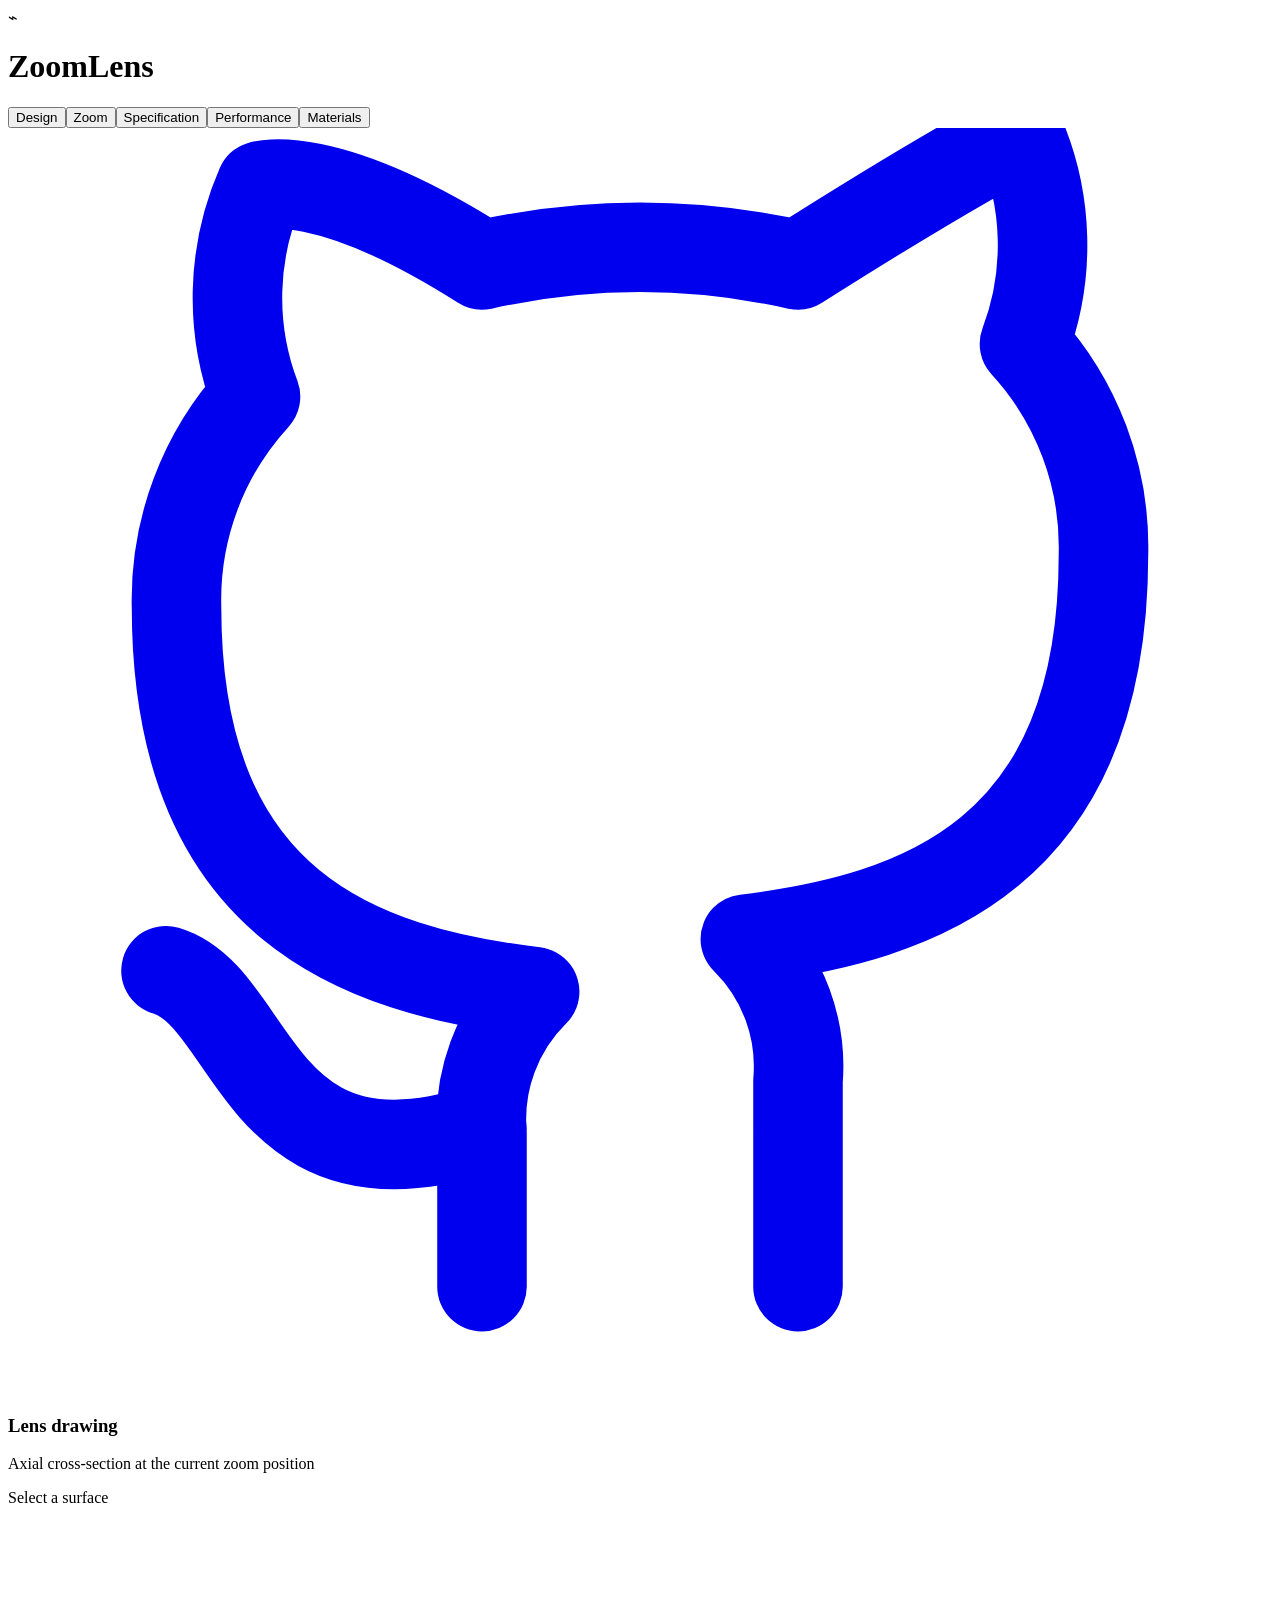
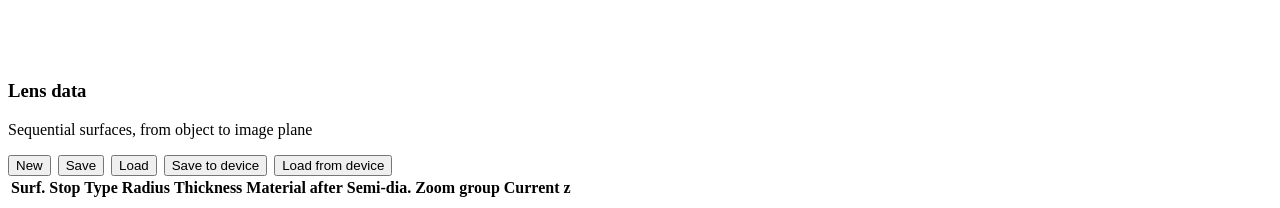
==== frontend/index.html @ c9c11800 "Migrate lens workspace to Compose API service and separate Zoom tab" ====
<!doctype html>
<html lang="en">
<head>
<meta charset="utf-8">
<meta name="viewport" content="width=device-width, initial-scale=1">
<title>ZoomLens</title>
<link rel="stylesheet" href="/styles.css">
</head>
<body>
<div class="top-bar"><header><div class="brand"><div class="mark">⌁</div><div><h1>ZoomLens</h1></div></div><nav class="tabs" role="tablist" aria-label="Lens workspace"><button type="button" id="designTabButton" class="tab-button" role="tab" aria-controls="designTab" aria-selected="true">Design</button><button type="button" id="zoomTabButton" class="tab-button" role="tab" aria-controls="zoomTab" aria-selected="false">Zoom</button><button type="button" id="specificationTabButton" class="tab-button" role="tab" aria-controls="specificationTab" aria-selected="false">Specification</button><button type="button" id="performanceTabButton" class="tab-button" role="tab" aria-controls="performanceTab" aria-selected="false">Performance</button><button type="button" id="materialsTabButton" class="tab-button" role="tab" aria-controls="materialsTab" aria-selected="false">Materials</button></nav><a class="repo-link" href="https://github.com/Oatu4396/ZoomLens" target="_blank" rel="noopener" aria-label="ZoomLens GitHub repository" title="ZoomLens on GitHub"><svg viewBox="0 0 24 24" fill="none" stroke="currentColor" stroke-width="1.7" stroke-linecap="round" stroke-linejoin="round" aria-hidden="true"><path d="M9 19c-4.3 1.4-4.3-2.5-6-3m12 6v-3.9a3.4 3.4 0 0 0-1-2.7c3.3-.4 6.8-1.6 6.8-7.3a5.7 5.7 0 0 0-1.5-4 5.3 5.3 0 0 0-.1-4S18 .7 15 2.6a13.8 13.8 0 0 0-6 0C6 .7 4.8 1.1 4.8 1.1a5.3 5.3 0 0 0-.1 4 5.7 5.7 0 0 0-1.5 4c0 5.7 3.5 6.9 6.8 7.3a3.4 3.4 0 0 0-1 2.7V22"/></svg></a></header></div>
<dialog id="lensLibrary" class="lens-library" aria-labelledby="lensLibraryTitle"><div class="panel-head"><h3 id="lensLibraryTitle">Saved lenses</h3><button id="closeLensLibrary" class="btn">Close</button></div><div class="table-wrap"><table><thead><tr><th>Name</th><th></th></tr></thead><tbody id="savedLensRows"></tbody></table></div><div id="lensLibraryStatus" class="status" aria-live="polite"></div></dialog>
<dialog id="lensNameDialog" class="lens-library" aria-labelledby="lensNameTitle"><div class="panel-head"><h3 id="lensNameTitle">Save lens</h3></div><form id="lensNameForm" class="lens-name-form"><label for="lensNameInput">Name</label><input id="lensNameInput" required autocomplete="off"><div id="lensNameStatus" class="status" aria-live="polite"></div><div class="lens-library-actions"><button type="button" id="cancelLensName" class="btn">Cancel</button><button type="submit" id="submitLensName" class="btn primary">Save</button></div></form></dialog>
<main>
<div id="designTab" class="workspace tab-panel" role="tabpanel" aria-labelledby="designTabButton"><div class="left">
<section class="panel"><div class="panel-head"><div><h3>Lens drawing</h3><p class="sub">Axial cross-section at the current zoom position</p></div><span id="selectedLabel" class="selection">Select a surface</span></div><div class="drawing"><div id="drawingCoordinates" class="drawing-coordinates" hidden></div><svg id="layout" role="img" aria-label="Optical lens cross-section"></svg></div><div id="legend" class="legend"></div><div id="fieldLegend" class="field-legend"></div><div id="rayStatus" class="status" aria-live="polite"></div><div id="geometryStatus" class="status" aria-live="polite"></div></section>
<section class="panel"><div class="panel-head"><div><h3>Lens data</h3><p class="sub">Sequential surfaces, from object to image plane</p></div><div style="display:flex;gap:7px;flex-wrap:wrap"><button id="newLens" class="btn">New</button><button id="saveLens" class="btn">Save</button><button id="loadLens" class="btn">Load</button><button id="saveLensDevice" class="btn">Save to device</button><button id="loadLensDevice" class="btn" title="Load JSON or CODE V sequence (.seq)">Load from device</button></div><input id="loadLensFile" type="file" accept=".json,.seq,.SEQ,application/json,text/plain" hidden></div><div class="table-wrap"><table class="lens-table"><thead><tr><th>Surf.</th><th>Stop</th><th>Type</th><th>Radius</th><th>Thickness</th><th>Material after</th><th>Semi-dia.</th><th>Zoom group</th><th>Current z</th><th></th></tr></thead><tbody id="surfaceRows"></tbody></table></div><div id="lensFileStatus" class="status" aria-live="polite"></div></section>

</div></div>
<div id="zoomTab" class="tab-panel zoom-workspace" role="tabpanel" aria-labelledby="zoomTabButton" hidden><div class="left"><section class="panel"><div class="panel-head"><div><h3>Motion curves</h3><p class="sub">Displacement (mm) versus normalized zoom</p></div></div><div id="curvesView" class="plot-view"><div id="curvesCoordinates" class="plot-coordinates" hidden></div><svg id="curves" role="img" aria-label="Zoom group motion curves"></svg></div></section>
<section class="panel"><div class="panel-head"><div><h3>Focus curves</h3><p class="sub">Paraxial focus shift from image plane (mm) versus normalized zoom. Positive is toward the image side.</p></div></div><div id="focusCurvesView" class="plot-view"><div id="focusCurvesCoordinates" class="plot-coordinates" hidden></div><svg id="focusCurves" role="img" aria-label="Paraxial focus shift versus zoom position"></svg></div></section></div><aside class="side"><section class="panel"><div class="panel-head"><h3>Zoom position</h3><span class="eyebrow">Shared control</span></div><div class="zoom-control"><div class="zoom-value"><strong id="zoomDisplay">0.0000</strong><span>normalized zoom</span></div><input id="zoomSlider" type="range" min="0" max="1" step="0.001" value="0" aria-label="Shared zoom position"><div class="range-labels"><span>0 · START</span><span>1 · END</span></div><label class="sub" for="zoomNumber">Set position &nbsp;</label><input id="zoomNumber" class="smallfield" type="number" min="0" max="1" step="0.01" value="0.0000"></div></section><section class="panel"><div class="panel-head"><div><h3>Zoom groups</h3><p class="sub">One motion curve per group</p></div><button id="addGroup" class="btn" aria-label="Add zoom group">+ Group</button></div><div id="groupRows" class="groups"></div><div id="curveHelp" class="curve-help"></div></section></aside></div>

<div id="specificationTab" class="tab-panel specification-tab" role="tabpanel" aria-labelledby="specificationTabButton" hidden><section class="panel"><div class="panel-head"><div><h3>Specifications</h3><p class="sub">Object, aperture, fields, and wavelengths</p></div></div><div class="spec-body"><div class="spec-grid"><div class="spec-field spec-wide"><label for="conjugate">Object conjugate</label><select id="conjugate"><option value="infinite">Infinite · field angles</option><option value="finite">Finite · object field heights</option></select></div><div class="spec-field spec-wide" id="objectDistanceField" hidden><label for="objectDistance">Object distance before first vertex (mm)</label><input id="objectDistance" type="number" min="0.01" step="any" value="200"></div><div class="spec-field spec-wide"><label for="apertureMode">Aperture input</label><select id="apertureMode"><option value="epd">Entrance pupil diameter</option><option value="fnumber">Nominal F/#</option><option value="na">Image-space NA</option></select></div><div class="spec-field spec-wide"><label id="apertureValueLabel" for="apertureValue">EPD (mm)</label><input id="apertureValue" type="number" min="0.01" step="any" value="2"></div><div class="spec-field spec-wide"><label for="fieldType">Field specification</label><select id="fieldType"><option value="angle">Object field angle (degrees)</option><option value="imageHeight">Image height (mm)</option></select></div><div class="spec-field spec-wide"><label id="fieldsLabel">Field angles (degrees)</label><div id="fieldRows"></div><button type="button" id="addField" class="btn">+ Field</button></div><div class="spec-field spec-wide"><label>Wavelengths (nm)</label><select id="wavelengthPreset" aria-label="Wavelength presets"><option value="">Custom</option><option value="visible">Visible · F, d, C</option><option value="mwir">MWIR · 3000, 4000, 5000 nm</option><option value="lwir">LWIR · 8000, 10000, 12000 nm</option></select><div id="wavelengthRows"></div><button type="button" id="addWavelength" class="btn">+ Wavelength</button></div></div><div id="specStatus" class="sub" style="color:#a84031" aria-live="polite"></div></div></section><div class="left"><section class="panel"><div class="panel-head"><div><h3>First-order data</h3><p class="sub">Paraxial values at the current zoom · reference wavelength</p></div></div><div class="table-wrap"><table><tbody id="firstOrderData"></tbody></table></div><div class="footnote">Axial offsets are positive toward the image. Front values reference the first vertex; rear values and exit pupil position reference the last surface before IMG. F/# is nominal; finite-conjugate magnification and image distance use the specified object distance.</div></section><section class="panel"><div class="panel-head"><h3>Vignetting</h3><button id="clearVignetting" class="btn">Clear vignetting</button></div><div class="spec-body"><label><input id="autoVignetting" type="checkbox"> Automatic vignetting</label></div><div class="table-wrap"><table><thead><tr><th>Field</th><th>X Upper</th><th>X Lower</th><th>Y Upper</th><th>Y Lower</th></tr></thead><tbody id="vignettingRows"></tbody></table></div><div id="vignettingStatus" class="status" aria-live="polite"></div></section></div></div>



<div id="materialsTab" class="tab-panel " role="tabpanel" aria-labelledby="materialsTabButton" hidden><section class="panel"><div class="panel-head"><div><h3>Materials</h3><p class="sub">Refractive index and Abbe number</p></div></div><div class="material-lists"><div><div class="material-heading"><h3>Custom materials</h3><button id="addMaterial" class="btn">+ Material</button></div><div class="custom-scroll"><table><thead><tr><th>Name</th><th>n<sub>d</sub></th><th>V<sub>d</sub></th><th></th></tr></thead><tbody id="customMaterials"></tbody></table></div><div id="materialStatus" class="status" aria-live="polite"></div></div><div><div class="material-heading"><h3>SCHOTT <span id="glassCount" class="selection"></span></h3><input id="glassSearch" class="material-search" placeholder="Find glass…" aria-label="Search SCHOTT glasses"></div><div class="catalog-scroll"><table><thead><tr><th>Glass</th><th>n<sub>d</sub></th><th>V<sub>d</sub></th><th>Catalog status</th></tr></thead><tbody id="schottMaterials"></tbody></table></div><div class="material-heading"><h3>Special catalog</h3></div><table><thead><tr><th>Material</th><th>Nominal n</th><th>λ (µm)</th><th>V<sub>d</sub></th></tr></thead><tbody id="specialMaterials"></tbody></table></div></div></section></div>
<div id="performanceTab" class="tab-panel performance-page" role="tabpanel" aria-labelledby="performanceTabButton" hidden>
<div id="performanceStatus" class="status" aria-live="polite"></div>
<section class="panel"><div class="panel-head"><div><h3>Third-order aberrations</h3><p id="thirdOrderField" class="sub"></p></div></div><div id="coefficientsLoading" class="plot-loading" role="status" hidden>Calculating…</div><div id="thirdOrderTable" class="table-wrap"><table><thead><tr><th>Surf.</th><th>SA</th><th>TCO</th><th>TAS</th><th>SAS</th><th>PTB</th><th>DST</th><th>AX</th><th>LAT</th><th>PTZ</th></tr></thead><tbody id="thirdOrderData"></tbody></table></div></section>
<div class="performance-columns"><section class="panel performance-analysis"><div class="panel-head"><h3>Ray Aberration Plot</h3><select id="aberrationField" class="smallfield" style="width:auto" aria-label="Ray aberration field"><option value="0">On axis</option></select></div><div id="fansLoading" class="plot-loading" role="status" hidden>Calculating…</div><div id="rayFanPlots" class="performance-plots"><div class="performance-pair"><div id="fanTView" class="plot-view"><div id="fanTCoordinates" class="plot-coordinates" hidden></div><svg id="fanT" role="img" aria-label="Tangential ray aberration"></svg></div><div id="fanSView" class="plot-view"><div id="fanSCoordinates" class="plot-coordinates" hidden></div><svg id="fanS" role="img" aria-label="Sagittal ray aberration"></svg></div></div></div></section><section class="panel performance-analysis"><div class="panel-head"><h3>Field Curves &amp; Distortion</h3></div><div id="fieldLoading" class="plot-loading" role="status" hidden>Calculating…</div><div class="performance-plots"><div class="performance-pair"><div id="fieldCurvaturePlotView" class="plot-view"><div id="fieldCurvaturePlotCoordinates" class="plot-coordinates" hidden></div><svg id="fieldCurvaturePlot" role="img" aria-label="Tangential sagittal field curvature"></svg></div><div id="distortionPlotView" class="plot-view"><div id="distortionPlotCoordinates" class="plot-coordinates" hidden></div><svg id="distortionPlot" role="img" aria-label="Distortion versus field"></svg></div></div></div><div class="performance-caption">Field curves: solid Tangential, dashed Sagittal; differential focus measured from the current image plane. Distortion uses the chief ray at the Gaussian image plane.</div></section></div>
<div class="performance-columns"><section class="panel"><div class="panel-head"><h3>MTF</h3></div><div class="performance-controls"><label>Maximum frequency (cycles/mm)<input id="mtfMaximum" type="number" min="0" step="any" placeholder="Auto" aria-label="MTF maximum spatial frequency"></label><label>Frequency step (cycles/mm)<input id="mtfStep" type="number" min="0" step="any" placeholder="Auto" aria-label="MTF spatial-frequency step"></label></div><div id="mtfLoading" class="plot-loading" role="status" hidden>Calculating…</div><div id="mtfStatus" class="status" aria-live="polite"></div><div id="mtfPlotView" class="plot-view"><div id="mtfPlotCoordinates" class="plot-coordinates" hidden></div><svg id="mtfPlot" role="img" aria-label="Diffraction limit and sagittal tangential modulation transfer functions"></svg></div><div id="mtfLegend" class="legend"></div><div class="performance-caption">Equally weighted wavelengths: complex OTFs are averaged before taking the magnitude. Scalar diffraction uses a sampled entrance pupil with ray-traced optical-path error; pupil remapping, vector diffraction, and coating transmission are not included. The ideal circular-pupil curve uses each wavelength’s image-space NA.</div></section><section class="panel"><div class="panel-head"><h3>Spot diagram</h3><select id="spotField" class="smallfield" style="width:auto" aria-label="Spot diagram field"><option value="0">On axis</option></select></div><div id="spotLoading" class="plot-loading" role="status" hidden>Calculating…</div><div id="spotPlotView" class="plot-view"><div id="spotPlotCoordinates" class="plot-coordinates" hidden></div><svg id="spotPlot" role="img" aria-label="Geometric spot diagram"></svg></div><div id="spotWavelengthLegend" class="legend"></div><div class="performance-caption">Coordinates reference the chief ray at the reference wavelength.</div></section></div>
</div>
</main>
<script src="/shared/catalogs.js"></script>
<script src="/shared/optics.js"></script>
<script src="/shared/examples.js"></script>
<script src="/app.js"></script>
</body>
</html>
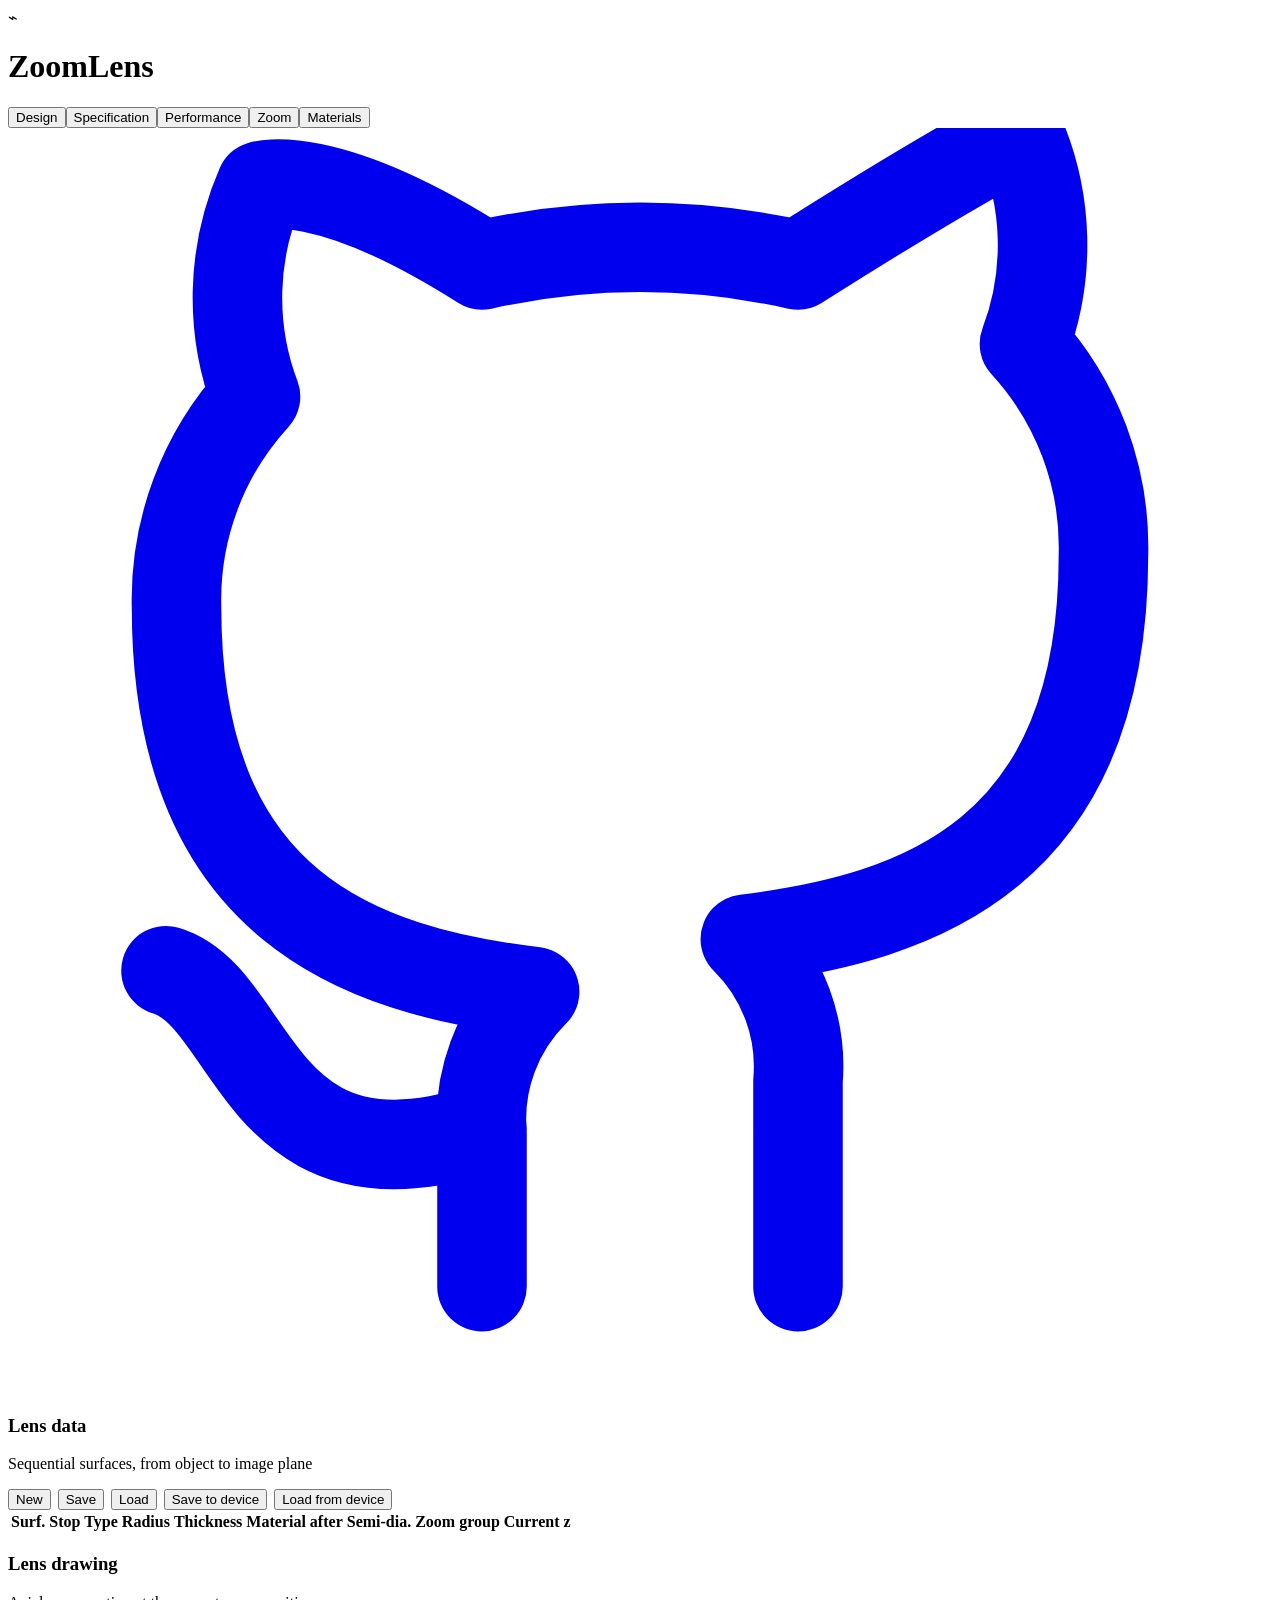
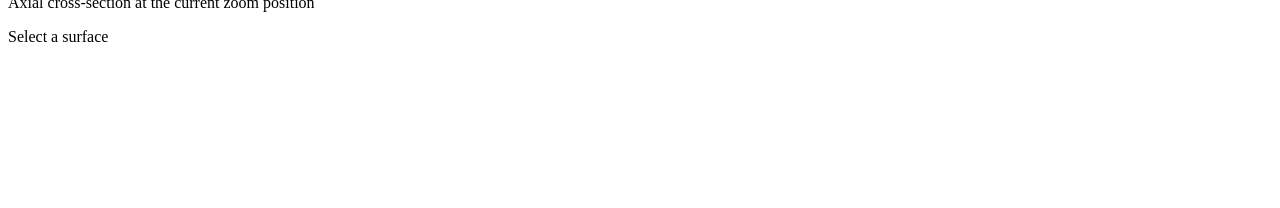
==== commit c501f520: "Rearrange design and zoom views with signed zoom mapping and optical trends" ====
--- a/frontend/index.html
+++ b/frontend/index.html
@@ -7,17 +7,13 @@
 <link rel="stylesheet" href="/styles.css">
 </head>
 <body>
-<div class="top-bar"><header><div class="brand"><div class="mark">⌁</div><div><h1>ZoomLens</h1></div></div><nav class="tabs" role="tablist" aria-label="Lens workspace"><button type="button" id="designTabButton" class="tab-button" role="tab" aria-controls="designTab" aria-selected="true">Design</button><button type="button" id="zoomTabButton" class="tab-button" role="tab" aria-controls="zoomTab" aria-selected="false">Zoom</button><button type="button" id="specificationTabButton" class="tab-button" role="tab" aria-controls="specificationTab" aria-selected="false">Specification</button><button type="button" id="performanceTabButton" class="tab-button" role="tab" aria-controls="performanceTab" aria-selected="false">Performance</button><button type="button" id="materialsTabButton" class="tab-button" role="tab" aria-controls="materialsTab" aria-selected="false">Materials</button></nav><a class="repo-link" href="https://github.com/Oatu4396/ZoomLens" target="_blank" rel="noopener" aria-label="ZoomLens GitHub repository" title="ZoomLens on GitHub"><svg viewBox="0 0 24 24" fill="none" stroke="currentColor" stroke-width="1.7" stroke-linecap="round" stroke-linejoin="round" aria-hidden="true"><path d="M9 19c-4.3 1.4-4.3-2.5-6-3m12 6v-3.9a3.4 3.4 0 0 0-1-2.7c3.3-.4 6.8-1.6 6.8-7.3a5.7 5.7 0 0 0-1.5-4 5.3 5.3 0 0 0-.1-4S18 .7 15 2.6a13.8 13.8 0 0 0-6 0C6 .7 4.8 1.1 4.8 1.1a5.3 5.3 0 0 0-.1 4 5.7 5.7 0 0 0-1.5 4c0 5.7 3.5 6.9 6.8 7.3a3.4 3.4 0 0 0-1 2.7V22"/></svg></a></header></div>
+<div class="top-bar"><header><div class="brand"><div class="mark">⌁</div><div><h1>ZoomLens</h1></div></div><nav class="tabs" role="tablist" aria-label="Lens workspace"><button type="button" id="designTabButton" class="tab-button" role="tab" aria-controls="designTab" aria-selected="true">Design</button><button type="button" id="specificationTabButton" class="tab-button" role="tab" aria-controls="specificationTab" aria-selected="false">Specification</button><button type="button" id="performanceTabButton" class="tab-button" role="tab" aria-controls="performanceTab" aria-selected="false">Performance</button><button type="button" id="zoomTabButton" class="tab-button" role="tab" aria-controls="zoomTab" aria-selected="false">Zoom</button><button type="button" id="materialsTabButton" class="tab-button" role="tab" aria-controls="materialsTab" aria-selected="false">Materials</button></nav><a class="repo-link" href="https://github.com/Oatu4396/ZoomLens" target="_blank" rel="noopener" aria-label="ZoomLens GitHub repository" title="ZoomLens on GitHub"><svg viewBox="0 0 24 24" fill="none" stroke="currentColor" stroke-width="1.7" stroke-linecap="round" stroke-linejoin="round" aria-hidden="true"><path d="M9 19c-4.3 1.4-4.3-2.5-6-3m12 6v-3.9a3.4 3.4 0 0 0-1-2.7c3.3-.4 6.8-1.6 6.8-7.3a5.7 5.7 0 0 0-1.5-4 5.3 5.3 0 0 0-.1-4S18 .7 15 2.6a13.8 13.8 0 0 0-6 0C6 .7 4.8 1.1 4.8 1.1a5.3 5.3 0 0 0-.1 4 5.7 5.7 0 0 0-1.5 4c0 5.7 3.5 6.9 6.8 7.3a3.4 3.4 0 0 0-1 2.7V22"/></svg></a></header></div>
 <dialog id="lensLibrary" class="lens-library" aria-labelledby="lensLibraryTitle"><div class="panel-head"><h3 id="lensLibraryTitle">Saved lenses</h3><button id="closeLensLibrary" class="btn">Close</button></div><div class="table-wrap"><table><thead><tr><th>Name</th><th></th></tr></thead><tbody id="savedLensRows"></tbody></table></div><div id="lensLibraryStatus" class="status" aria-live="polite"></div></dialog>
 <dialog id="lensNameDialog" class="lens-library" aria-labelledby="lensNameTitle"><div class="panel-head"><h3 id="lensNameTitle">Save lens</h3></div><form id="lensNameForm" class="lens-name-form"><label for="lensNameInput">Name</label><input id="lensNameInput" required autocomplete="off"><div id="lensNameStatus" class="status" aria-live="polite"></div><div class="lens-library-actions"><button type="button" id="cancelLensName" class="btn">Cancel</button><button type="submit" id="submitLensName" class="btn primary">Save</button></div></form></dialog>
 <main>
-<div id="designTab" class="workspace tab-panel" role="tabpanel" aria-labelledby="designTabButton"><div class="left">
-<section class="panel"><div class="panel-head"><div><h3>Lens drawing</h3><p class="sub">Axial cross-section at the current zoom position</p></div><span id="selectedLabel" class="selection">Select a surface</span></div><div class="drawing"><div id="drawingCoordinates" class="drawing-coordinates" hidden></div><svg id="layout" role="img" aria-label="Optical lens cross-section"></svg></div><div id="legend" class="legend"></div><div id="fieldLegend" class="field-legend"></div><div id="rayStatus" class="status" aria-live="polite"></div><div id="geometryStatus" class="status" aria-live="polite"></div></section>
-<section class="panel"><div class="panel-head"><div><h3>Lens data</h3><p class="sub">Sequential surfaces, from object to image plane</p></div><div style="display:flex;gap:7px;flex-wrap:wrap"><button id="newLens" class="btn">New</button><button id="saveLens" class="btn">Save</button><button id="loadLens" class="btn">Load</button><button id="saveLensDevice" class="btn">Save to device</button><button id="loadLensDevice" class="btn" title="Load JSON or CODE V sequence (.seq)">Load from device</button></div><input id="loadLensFile" type="file" accept=".json,.seq,.SEQ,application/json,text/plain" hidden></div><div class="table-wrap"><table class="lens-table"><thead><tr><th>Surf.</th><th>Stop</th><th>Type</th><th>Radius</th><th>Thickness</th><th>Material after</th><th>Semi-dia.</th><th>Zoom group</th><th>Current z</th><th></th></tr></thead><tbody id="surfaceRows"></tbody></table></div><div id="lensFileStatus" class="status" aria-live="polite"></div></section>
-
-</div></div>
-<div id="zoomTab" class="tab-panel zoom-workspace" role="tabpanel" aria-labelledby="zoomTabButton" hidden><div class="left"><section class="panel"><div class="panel-head"><div><h3>Motion curves</h3><p class="sub">Displacement (mm) versus normalized zoom</p></div></div><div id="curvesView" class="plot-view"><div id="curvesCoordinates" class="plot-coordinates" hidden></div><svg id="curves" role="img" aria-label="Zoom group motion curves"></svg></div></section>
-<section class="panel"><div class="panel-head"><div><h3>Focus curves</h3><p class="sub">Paraxial focus shift from image plane (mm) versus normalized zoom. Positive is toward the image side.</p></div></div><div id="focusCurvesView" class="plot-view"><div id="focusCurvesCoordinates" class="plot-coordinates" hidden></div><svg id="focusCurves" role="img" aria-label="Paraxial focus shift versus zoom position"></svg></div></section></div><aside class="side"><section class="panel"><div class="panel-head"><h3>Zoom position</h3><span class="eyebrow">Shared control</span></div><div class="zoom-control"><div class="zoom-value"><strong id="zoomDisplay">0.0000</strong><span>normalized zoom</span></div><input id="zoomSlider" type="range" min="0" max="1" step="0.001" value="0" aria-label="Shared zoom position"><div class="range-labels"><span>0 · START</span><span>1 · END</span></div><label class="sub" for="zoomNumber">Set position &nbsp;</label><input id="zoomNumber" class="smallfield" type="number" min="0" max="1" step="0.01" value="0.0000"></div></section><section class="panel"><div class="panel-head"><div><h3>Zoom groups</h3><p class="sub">One motion curve per group</p></div><button id="addGroup" class="btn" aria-label="Add zoom group">+ Group</button></div><div id="groupRows" class="groups"></div><div id="curveHelp" class="curve-help"></div></section></aside></div>
+<div id="designTab" class="tab-panel design-workspace" role="tabpanel" aria-labelledby="designTabButton"><section id="lensDataPanel" class="panel"><div class="panel-head"><div><h3>Lens data</h3><p class="sub">Sequential surfaces, from object to image plane</p></div><div style="display:flex;gap:7px;flex-wrap:wrap"><button id="newLens" class="btn">New</button><button id="saveLens" class="btn">Save</button><button id="loadLens" class="btn">Load</button><button id="saveLensDevice" class="btn">Save to device</button><button id="loadLensDevice" class="btn" title="Load JSON or CODE V sequence (.seq)">Load from device</button></div><input id="loadLensFile" type="file" accept=".json,.seq,.SEQ,application/json,text/plain" hidden></div><div class="table-wrap"><table class="lens-table"><thead><tr><th>Surf.</th><th>Stop</th><th>Type</th><th>Radius</th><th>Thickness</th><th>Material after</th><th>Semi-dia.</th><th>Zoom group</th><th>Current z</th><th></th></tr></thead><tbody id="surfaceRows"></tbody></table></div><div id="lensFileStatus" class="status" aria-live="polite"></div></section><div id="designDrawingSlot"><section id="lensDrawingPanel" class="panel"><div class="panel-head"><div><h3>Lens drawing</h3><p class="sub">Axial cross-section at the current zoom position</p></div><span id="selectedLabel" class="selection">Select a surface</span></div><div class="drawing"><div id="drawingCoordinates" class="drawing-coordinates" hidden></div><svg id="layout" role="img" aria-label="Optical lens cross-section"></svg></div><div id="legend" class="legend"></div><div id="fieldLegend" class="field-legend"></div><div id="rayStatus" class="status" aria-live="polite"></div><div id="geometryStatus" class="status" aria-live="polite"></div></section></div></div>
+<div id="zoomTab" class="tab-panel zoom-workspace" role="tabpanel" aria-labelledby="zoomTabButton" hidden><div class="left"><div id="zoomDrawingSlot"></div><section class="panel"><div class="panel-head"><h3>Zoom optics</h3><span class="selection">Dashed: current · Dotted: nominal</span></div><div class="zoom-optics-plots"><div id="eflPlotView" class="plot-view"><div id="eflPlotCoordinates" class="plot-coordinates" hidden></div><svg id="eflPlot" role="img" aria-label="Effective focal length versus zoom position"></svg></div><div id="zoomAperturePlotView" class="plot-view"><div id="zoomAperturePlotCoordinates" class="plot-coordinates" hidden></div><svg id="zoomAperturePlot" role="img" aria-label="Aperture versus zoom position"></svg></div></div></section><div class="zoom-motion-plots"><section class="panel"><div class="panel-head"><div><h3>Motion curves</h3><p class="sub">Displacement (mm) versus zoom coordinate</p></div></div><div id="curvesView" class="plot-view"><div id="curvesCoordinates" class="plot-coordinates" hidden></div><svg id="curves" role="img" aria-label="Zoom group motion curves"></svg></div></section>
+<section class="panel"><div class="panel-head"><div><h3>Focus curves</h3><p class="sub">Paraxial focus shift from image plane (mm) versus zoom coordinate. Positive is toward the image side.</p></div></div><div id="focusCurvesView" class="plot-view"><div id="focusCurvesCoordinates" class="plot-coordinates" hidden></div><svg id="focusCurves" role="img" aria-label="Paraxial focus shift versus zoom position"></svg></div></section></div></div><aside class="side"><section class="panel"><div class="panel-head"><h3>Zoom position</h3><span class="eyebrow">Shared control</span></div><div class="zoom-control"><div class="zoom-value"><strong id="zoomDisplay">0.0000</strong><span>zoom coordinate</span></div><input id="zoomSlider" type="range" min="-1" max="1" step="0.001" value="0" aria-label="Shared zoom position"><div class="range-labels"><span>−1</span><span>0 · NOMINAL</span><span>+1</span></div><label class="sub" for="zoomNumber">Set position &nbsp;</label><input id="zoomNumber" class="smallfield" type="number" min="-1" max="1" step="0.01" value="0.0000"><div class="zoom-optics-readout"><div><span>EFL (mm)</span><strong id="zoomEfl">—</strong></div><div><span id="zoomApertureLabel">F/#</span><strong id="zoomAperture">—</strong></div></div><div id="zoomEflRange" class="sub"></div></div></section><section class="panel"><div class="panel-head"><div><h3>Zoom groups</h3><p class="sub">One motion curve per group</p></div><button id="addGroup" class="btn" aria-label="Add zoom group">+ Group</button></div><div id="groupRows" class="groups"></div><div id="curveHelp" class="curve-help"></div></section></aside></div>
 
 <div id="specificationTab" class="tab-panel specification-tab" role="tabpanel" aria-labelledby="specificationTabButton" hidden><section class="panel"><div class="panel-head"><div><h3>Specifications</h3><p class="sub">Object, aperture, fields, and wavelengths</p></div></div><div class="spec-body"><div class="spec-grid"><div class="spec-field spec-wide"><label for="conjugate">Object conjugate</label><select id="conjugate"><option value="infinite">Infinite · field angles</option><option value="finite">Finite · object field heights</option></select></div><div class="spec-field spec-wide" id="objectDistanceField" hidden><label for="objectDistance">Object distance before first vertex (mm)</label><input id="objectDistance" type="number" min="0.01" step="any" value="200"></div><div class="spec-field spec-wide"><label for="apertureMode">Aperture input</label><select id="apertureMode"><option value="epd">Entrance pupil diameter</option><option value="fnumber">Nominal F/#</option><option value="na">Image-space NA</option></select></div><div class="spec-field spec-wide"><label id="apertureValueLabel" for="apertureValue">EPD (mm)</label><input id="apertureValue" type="number" min="0.01" step="any" value="2"></div><div class="spec-field spec-wide"><label for="fieldType">Field specification</label><select id="fieldType"><option value="angle">Object field angle (degrees)</option><option value="imageHeight">Image height (mm)</option></select></div><div class="spec-field spec-wide"><label id="fieldsLabel">Field angles (degrees)</label><div id="fieldRows"></div><button type="button" id="addField" class="btn">+ Field</button></div><div class="spec-field spec-wide"><label>Wavelengths (nm)</label><select id="wavelengthPreset" aria-label="Wavelength presets"><option value="">Custom</option><option value="visible">Visible · F, d, C</option><option value="mwir">MWIR · 3000, 4000, 5000 nm</option><option value="lwir">LWIR · 8000, 10000, 12000 nm</option></select><div id="wavelengthRows"></div><button type="button" id="addWavelength" class="btn">+ Wavelength</button></div></div><div id="specStatus" class="sub" style="color:#a84031" aria-live="polite"></div></div></section><div class="left"><section class="panel"><div class="panel-head"><div><h3>First-order data</h3><p class="sub">Paraxial values at the current zoom · reference wavelength</p></div></div><div class="table-wrap"><table><tbody id="firstOrderData"></tbody></table></div><div class="footnote">Axial offsets are positive toward the image. Front values reference the first vertex; rear values and exit pupil position reference the last surface before IMG. F/# is nominal; finite-conjugate magnification and image distance use the specified object distance.</div></section><section class="panel"><div class="panel-head"><h3>Vignetting</h3><button id="clearVignetting" class="btn">Clear vignetting</button></div><div class="spec-body"><label><input id="autoVignetting" type="checkbox"> Automatic vignetting</label></div><div class="table-wrap"><table><thead><tr><th>Field</th><th>X Upper</th><th>X Lower</th><th>Y Upper</th><th>Y Lower</th></tr></thead><tbody id="vignettingRows"></tbody></table></div><div id="vignettingStatus" class="status" aria-live="polite"></div></section></div></div>
 
